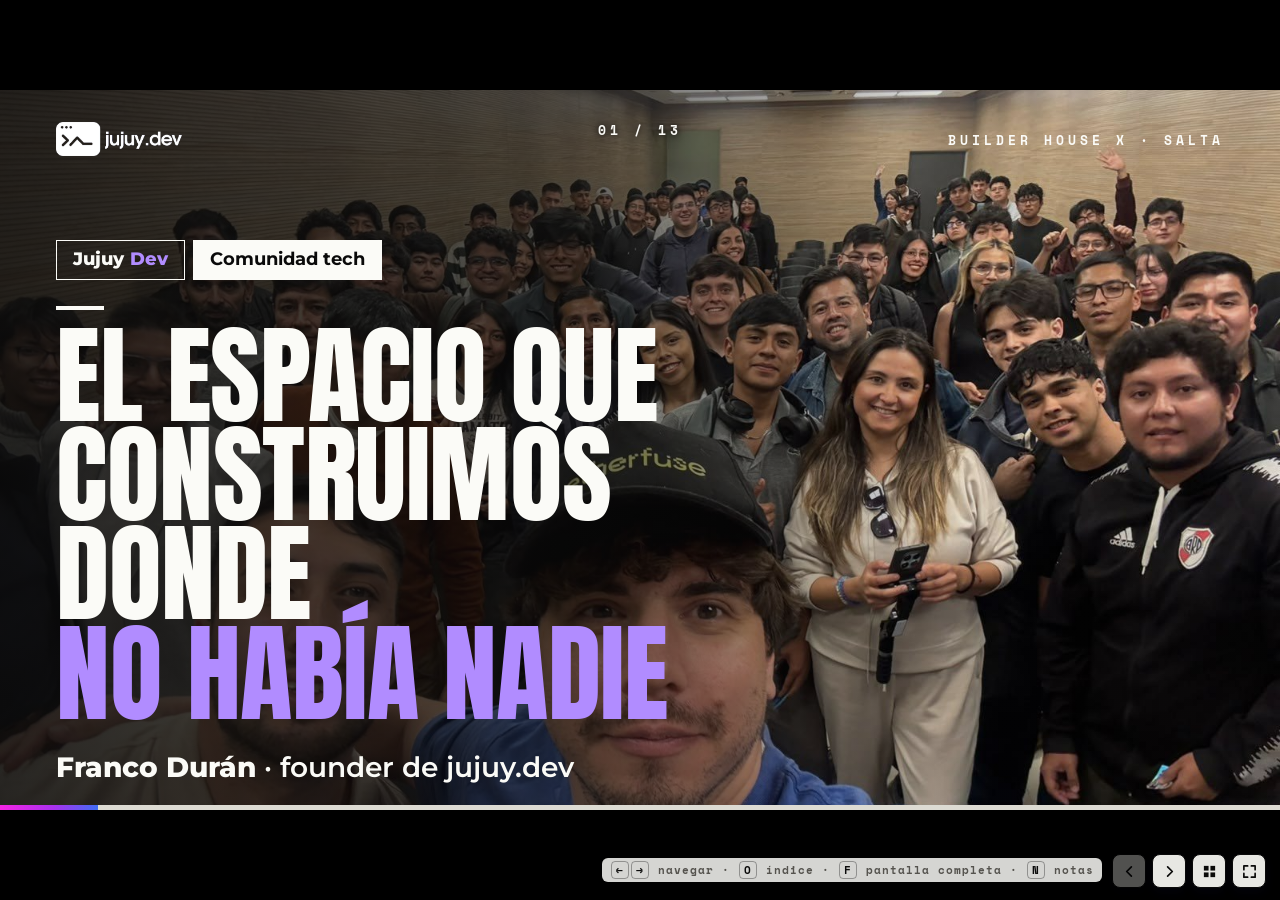
==== index.html @ a67275d2 "Slide: charlas en universidades (UNJu, Universidad de Palermo)" ====
<!doctype html><html lang="es-AR"><head><meta charset="utf-8"><meta name="viewport" content="width=device-width,initial-scale=1">
<title>jujuy.dev — el espacio que estamos construyendo · Franco Durán · Builder House X Salta</title>
<meta name="description" content="jujuy.dev: el espacio que estamos construyendo donde no había nada. Franco Durán, founder. Builder House X · Salta.">
<link rel="icon" href="assets/jujuydev-isotipo.png">
<link rel="stylesheet" href="base.css?v=1"><link rel="stylesheet" href="charla.css?v=1">
<style>
.dark .logo{filter:invert(1)}
.it-list{list-style:none;display:flex;flex-direction:column;gap:0}
.it{display:flex;gap:16px;align-items:baseline;font:600 24px/1.3 var(--font-sans);padding:12px 0;border-top:1.5px solid var(--line-soft)}
.it i{font:700 15px/1 var(--font-mono);color:var(--violet);font-style:normal;min-width:30px}
.it b{font-weight:800}
.card{background:var(--paper-raised);border:1.5px solid var(--line-soft);border-radius:var(--radius-tile);box-shadow:var(--shadow-tile);padding:22px 24px}
.card.v{border:2px solid var(--violet);box-shadow:8px 8px 0 var(--violet),var(--shadow-tile)}
.card .n{font:700 14px/1 var(--font-mono);letter-spacing:3px;color:var(--violet)}
.card h3{font:400 40px/1 var(--font-condensed);text-transform:uppercase;margin:10px 0 8px}
.card p{font:500 19px/1.35 var(--font-sans);color:var(--ink-muted)}
.card p b{color:var(--ink);font-weight:800}
.howto .kicker{color:var(--violet)}
.howto .grid{position:absolute;left:56px;right:56px;top:300px;display:grid;grid-template-columns:repeat(3,1fr);gap:24px}
.howto .head h2{font-size:72px}
.howto .head .lead{margin-top:10px;font-size:26px;max-width:900px}
/* 01 portada */
.s01 .copy{position:absolute;left:56px;top:120px;width:720px;z-index:3}
.s01 .tags{margin-bottom:26px}
.s01 h1{font-size:104px;line-height:.92}
.s01 .sub{margin-top:26px;font-size:28px}
.s01 .orb{width:440px;height:440px;right:40px;top:150px;opacity:.95}
.s01 .photo{right:120px;top:110px;width:400px;height:300px;z-index:2;border:2px solid var(--ink);box-shadow:10px 10px 0 var(--violet);transform:rotate(2deg)}
.s01 .llama{right:24px;bottom:0;height:320px}
.s01 .where{position:absolute;left:56px;bottom:60px;display:flex;gap:8px}
/* 02 hueco */
.s02 .head h2{font-size:80px}
.s02 .cols{position:absolute;left:56px;right:56px;top:290px;display:grid;grid-template-columns:1fr 1fr;gap:28px}
.s02 .col .mono{border-top:3px solid var(--ink);padding-top:10px;margin-bottom:6px}
.s02 .col.v .mono{border-color:var(--violet);color:var(--violet)}
.s02 .col.v .it{border-color:#e4dafa}
.s02 .punch{position:absolute;left:56px;right:56px;bottom:54px;font:400 46px/1 var(--font-condensed);text-transform:uppercase}
/* 03 por qué */
.s03 .head h2{font-size:76px}
.s03 .grid{position:absolute;left:56px;right:56px;top:250px;display:grid;grid-template-columns:repeat(4,1fr);gap:20px}
.s03 .card{min-height:250px}
.s03 .strip{position:absolute;left:56px;right:56px;bottom:66px;height:80px;display:flex;gap:12px}
.s03 .strip .media{position:relative;flex:1;height:80px;box-shadow:none;border-radius:12px}
/* 04 crecimiento */
.s04 .left{position:absolute;left:56px;top:110px;width:660px;z-index:3}
.s04 .big{font:400 220px/.82 var(--font-condensed);color:var(--violet);margin-top:14px;letter-spacing:-4px}
.s04 .big small{display:block;font-size:56px;line-height:1;color:var(--ink);letter-spacing:0;margin-top:6px}
.s04 h2{font-size:64px}
.s04 .lead{margin-top:22px;font-size:28px}
.s04 .tl{position:absolute;left:56px;bottom:56px;display:flex;gap:8px}
.s04 .photo{right:56px;top:110px;width:440px;height:520px;transform:rotate(1.5deg);border:2px solid var(--ink);box-shadow:10px 10px 0 var(--violet)}
.s04 .orb{width:260px;height:260px;right:380px;top:420px;z-index:0}
/* 05 eventos */
.s05 .head h2{font-size:68px}
.s05 .tbl{position:absolute;left:56px;right:56px;top:212px}
.s05 .row{display:grid;grid-template-columns:70px 350px 1fr 170px;align-items:center;gap:14px;padding:7px 0;border-top:1.5px solid var(--line-soft);height:52px}
.s05 .row .d{font:700 15px/1 var(--font-mono);color:var(--violet)}
.s05 .row .t{font:700 19px/1.15 var(--font-sans)}
.s05 .bars{position:relative;height:30px}
.s05 .bars .r{position:absolute;left:0;top:0;height:30px;border:1.5px solid var(--ink);background:var(--paper-sunk)}
.s05 .bars .c{position:absolute;left:0;top:0;height:30px;background:var(--violet)}
.s05 .row .num{font:700 16px/1.2 var(--font-mono);text-align:right}
.s05 .row .num b{color:var(--violet)}
.s05 .row .num small{display:block;font-size:11px;color:var(--ink-muted);letter-spacing:1px}
.s05 .legend{position:absolute;right:56px;top:150px;display:flex;gap:18px;font:700 13px/1 var(--font-mono);letter-spacing:2px;text-transform:uppercase;align-items:center}
.s05 .legend span{display:inline-flex;align-items:center;gap:8px}
.s05 .legend i{display:inline-block;width:22px;height:14px;border:1.5px solid var(--ink);background:var(--paper-sunk)}
.s05 .legend i.c{background:var(--violet);border-color:var(--violet)}
.s05 .foot{position:absolute;left:56px;bottom:62px;font:500 13px/1.3 var(--font-mono);letter-spacing:1px;color:var(--ink-muted)}
/* 08 salir */
.s08 .photo{right:56px;top:290px;width:400px;height:300px;border:2px solid var(--ink);box-shadow:10px 10px 0 var(--violet)}
.s08 .photo img{object-fit:contain;background:#0d1a4d}
.s08 .grid{right:500px!important;grid-template-columns:1fr 1fr!important}
.s08 .stat{position:absolute;right:56px;top:612px;width:400px;font:700 14px/1.3 var(--font-mono);letter-spacing:1px;color:var(--ink-muted)}
.s08 .stat b{color:var(--violet)}
/* 09 grok bot */
.s09 .head{right:420px}
.s09 .head h2{font-size:72px}
.s09 .head .lead{margin-top:10px;font-size:26px}
.s09 .gb{position:absolute;right:56px;top:96px;width:320px;height:160px;display:flex;align-items:center;gap:18px;background:var(--ink);color:var(--on-ink);border-radius:var(--radius-tile);padding:24px;box-shadow:10px 10px 0 var(--violet)}
.s09 .gb img{width:90px;height:90px}
.s09 .gb b{font:400 46px/1 var(--font-condensed);text-transform:uppercase;display:block}
.s09 .gb small{font:700 12px/1.3 var(--font-mono);letter-spacing:2px;color:#bbb;text-transform:uppercase}
.s09 .grid{position:absolute;left:56px;right:56px;top:316px;display:grid;grid-template-columns:repeat(4,1fr);gap:20px}
.s09 .card{min-height:250px}
.s09 .card h3{font-size:36px}
.s09 .foot{position:absolute;left:56px;bottom:44px;font:400 34px/1 var(--font-condensed);text-transform:uppercase}
/* 10 notion */
.s10 .head{right:auto;width:330px}
.s10 .head h2{font-size:62px}
.s10 .head .lead{margin-top:14px;font-size:22px}
.s10 .head .tags{margin-top:20px;flex-direction:column;align-items:flex-start}
.nt{position:absolute;left:420px;right:40px;top:84px;padding-bottom:22px;background:#fff;border-radius:12px;box-shadow:0 18px 50px rgba(20,19,77,.18);border:1px solid #e3e2de;overflow:hidden;font-family:var(--font-sans);color:#37352f}
.nt .bar0{height:36px;border-bottom:1px solid #ededeb;display:flex;align-items:center;gap:8px;padding:0 14px;font:500 13px/1 var(--font-sans);color:#6b6a66}
.nt .dot{width:10px;height:10px;border-radius:50%;background:#e3e2de}
.nt .bar0 .crumb{margin-left:12px}
.nt .body{padding:18px 26px 0}
.nt h4{font:800 28px/1.1 var(--font-sans);color:#37352f;display:flex;align-items:center;gap:10px}
.nt h4 .ck{width:26px;height:26px;border-radius:6px;background:#2f9e6a;color:#fff;font-size:17px;display:flex;align-items:center;justify-content:center}
.nt .views{display:flex;gap:18px;margin-top:14px;border-bottom:1px solid #ededeb;font:600 13px/1 var(--font-sans);color:#787774}
.nt .views span{padding-bottom:9px}
.nt .views span.on{color:#37352f;border-bottom:2px solid #37352f}
.nt .board{display:grid;grid-template-columns:repeat(3,1fr);gap:14px;margin-top:14px}
.nt .colh{display:flex;align-items:center;gap:8px;font:600 13px/1 var(--font-sans);margin-bottom:8px}
.nt .pill{display:inline-flex;align-items:center;gap:6px;padding:4px 9px;border-radius:12px;font:600 12px/1 var(--font-sans)}
.nt .pill:before{content:"";width:7px;height:7px;border-radius:50%;background:currentColor}
.nt .p-gray{background:#efefed;color:#787774}.nt .p-blue{background:#e1ecfa;color:#2f6db5}.nt .p-green{background:#e2f1e8;color:#2f8a5a}
.nt .cnt{color:#9b9a97;font-weight:600}
.nt .lane{border-radius:8px;padding:8px;display:flex;flex-direction:column;gap:7px}
.nt .lane.gray{background:#f7f7f5}.nt .lane.blue{background:#f3f7fc}.nt .lane.green{background:#f3f9f5}
.nt .cd{background:#fff;border-radius:6px;box-shadow:0 1px 3px rgba(15,15,15,.12);padding:8px 10px;font:700 13px/1.25 var(--font-sans);color:#37352f}
.nt .cd .pr{margin-top:6px;display:inline-block;padding:2px 7px;border-radius:4px;font:600 11px/1.2 var(--font-sans)}
.nt .alta{background:#fbe4e4;color:#c4423c}.nt .medio{background:#fbf3db;color:#a07a12}.nt .baja{background:#e2f1e8;color:#2f8a5a}
.nt .more{font:600 12px/1 var(--font-sans);color:#9b9a97;padding:4px 2px}
/* 11 embajador */
.s11 .head h2{font-size:80px}
.s11 .grid{position:absolute;left:56px;right:56px;top:300px;display:grid;grid-template-columns:repeat(3,1fr);gap:28px}
.s11 .card{height:280px;display:flex;flex-direction:column;justify-content:space-between}
.s11 .lgbox{height:140px;display:flex;align-items:center;justify-content:center}
.s11 .lgbox img{max-width:90%;max-height:110px}
.s11 .lov{font:800 66px/1 var(--font-sans);letter-spacing:-2px;background:linear-gradient(90deg,#ff6b35,#f7468c 50%,#8b5cf6);-webkit-background-clip:text;background-clip:text;color:transparent}
.s11 .foot{position:absolute;left:56px;bottom:50px;font:600 24px/1.3 var(--font-sans)}
/* 12 colejuy */
.s12 .left{position:absolute;left:56px;top:110px;width:600px;z-index:3}
.s12 h2{font-size:84px}
.s12 .brand{display:flex;align-items:center;gap:16px;margin-top:24px}
.s12 .brand img{height:64px}
.s12 .brand b{font:800 44px/1 var(--font-sans);letter-spacing:-1px}
.s12 .lead{margin-top:24px;font-size:28px}
.s12 .phone{width:280px;height:540px;top:110px;border:8px solid var(--ink);border-radius:34px;box-shadow:10px 10px 0 var(--violet)}
.s12 .phone img{object-fit:cover;object-position:top}
.s12 .ph1{left:690px;transform:rotate(-3deg)}
.s12 .ph2{left:950px;top:140px;transform:rotate(3deg)}
/* 13 adopción */
.s13 .left{position:absolute;left:56px;top:110px;width:640px}
.s13 h2{font-size:78px}
.s13 .swap{margin-top:30px;display:flex;flex-direction:column;gap:6px}
.s13 .no{font:400 64px/1 var(--font-condensed);text-transform:uppercase;color:var(--ink-muted);text-decoration:line-through;text-decoration-thickness:6px;text-decoration-color:var(--violet)}
.s13 .yes{font:400 96px/1 var(--font-condensed);text-transform:uppercase;color:var(--violet)}
.s13 .right{position:absolute;left:740px;right:56px;top:150px;display:flex;flex-direction:column;gap:24px}
.s13 .card h3{font-size:46px}
.s13 .orb{width:300px;height:300px;right:-60px;bottom:-60px;opacity:.6}
/* 14 personas */
.s14 .left{position:absolute;left:56px;top:110px;width:640px;z-index:3}
.s14 h2{font-size:76px}
.s14 .big{font:400 220px/.85 var(--font-condensed);color:var(--violet);margin-top:20px}
.s14 .lead{margin-top:14px;font-size:30px}
.s14 .photo{right:56px;top:110px;width:480px;height:520px;transform:rotate(-1.5deg);border:2px solid var(--ink);box-shadow:-10px 10px 0 var(--violet)}
/* 15-16 builder house */
.s15 .left{position:absolute;left:56px;top:120px;width:780px;z-index:3}
.s15 h2{font-size:92px}
.s15 .lead{margin-top:28px;font-size:32px;max-width:700px}
.s15 .orb{width:460px;height:460px;right:60px;top:140px}
.s15 .sticker{right:120px;top:300px;font-size:44px}
.s16 .q{position:absolute;left:56px;right:56px;top:170px;z-index:3}
.s16 .q .mono{color:var(--violet-soft)}
.s16 .q h2{font-size:150px;line-height:.9;margin-top:14px}
.s16 .q .lead{margin-top:40px;font-size:38px;color:var(--on-ink)}
.s16 .orb{width:380px;height:380px;right:-40px;top:-80px;opacity:.85}
/* 17 cierre */
.s17 .left{position:absolute;left:56px;top:120px;width:700px;z-index:3}
.s17 h2{font-size:132px;line-height:.9}
.s17 .sign{margin-top:36px;display:flex;gap:10px}
.s17 .sign .tag{font-size:22px}
.s17 .qrs{position:absolute;left:56px;bottom:56px;display:flex;gap:20px;z-index:5}
.s17 .qr{display:flex;align-items:center;gap:14px;margin:0;background:#fff;border:2px solid var(--ink);padding:9px 18px 9px 9px;box-shadow:7px 7px 0 var(--violet)}
.s17 .qr img{display:block;width:110px;height:110px;image-rendering:pixelated}
.s17 .qr b{display:block;white-space:nowrap;font:400 26px/1 var(--font-condensed);text-transform:uppercase}
.s17 .qr small{display:block;margin-top:6px;font:700 12px/1.3 var(--font-mono);color:var(--ink-muted)}
.s17 .orb{width:440px;height:440px;right:50px;top:160px}
.s17 .llama{right:60px;bottom:0;height:480px}
.adv .head h2{font-size:80px}
.adv .grid{position:absolute;left:56px;right:56px;top:320px;display:grid;grid-template-columns:repeat(3,1fr);gap:24px}
.adv .card{min-height:200px}
.adv .punch{position:absolute;left:56px;bottom:50px;font:400 50px/1 var(--font-condensed);text-transform:uppercase}
.s3c .left{position:absolute;left:56px;top:110px;width:640px;z-index:3}
.s3c h2{font-size:74px}
.s3c .it-list{margin-top:26px}
.s3c .photo{right:56px;top:110px;width:470px;height:520px;transform:rotate(1.5deg);border:2px solid var(--ink);box-shadow:10px 10px 0 var(--violet)}

/* ── v2: fotos full-bleed ── */
.bleed{position:absolute;inset:0;z-index:0}
.bleed img{width:100%;height:100%;object-fit:cover;display:block}
.bleed:after{content:"";position:absolute;inset:0}
.shade-l:after{background:linear-gradient(90deg,rgba(10,10,10,.88) 0%,rgba(10,10,10,.7) 42%,rgba(10,10,10,.1) 75%)}
.shade-b:after{background:linear-gradient(180deg,rgba(10,10,10,.55) 0%,rgba(10,10,10,.35) 35%,rgba(10,10,10,.85) 100%)}
.photo-slide{color:var(--on-ink)}
.photo-slide .hl{color:var(--violet-soft)}
.photo-slide .bar{background:var(--on-ink)}
.photo-slide .kicker{color:var(--on-ink)}
.photo-slide .tag{border-color:var(--on-ink)}
.p01 .copy{position:absolute;left:56px;top:150px;width:760px;z-index:3}
.p01 h1{font-size:108px;line-height:.92}
.p01 .tags{margin-bottom:26px}
.p01 .sub{margin-top:26px;font-size:28px}
.p01 .tag--solid{background:var(--on-ink);color:var(--ink)}
.p03 .head h2{font-size:76px}
.p03 .grid{position:absolute;left:56px;right:56px;bottom:70px;display:grid;grid-template-columns:repeat(5,1fr);gap:16px;z-index:3}
.p03 .card h3{font-size:31px}.p03 .card p{font-size:17px}.p03 .card{padding:20px 18px}
.p03 .card{min-height:230px;background:rgba(255,255,255,.96);color:var(--ink)}
.p03 .card .hl{color:var(--violet)}
.p03 .head{z-index:3}
.p06 .half{position:absolute;right:0;top:0;bottom:0;width:560px;z-index:0}
.p06 .half img{width:100%;height:100%;object-fit:cover;object-position:40% 50%}
.p06 .left{position:absolute;left:56px;top:110px;width:600px;z-index:3}
.p06 .big{font:400 220px/.82 var(--font-condensed);color:var(--violet);margin-top:14px;letter-spacing:-4px}
.p06 .big small{display:block;font-size:56px;line-height:1;color:var(--ink);letter-spacing:0;margin-top:6px}
.p06 h2{font-size:64px}
.p06 .lead{margin-top:22px;font-size:28px}
.p06 .tl{position:absolute;left:56px;bottom:56px;display:flex;gap:8px}
.p05 .half{position:absolute;right:0;top:0;bottom:0;width:560px;z-index:0}
.p05 .half img{width:100%;height:100%;object-fit:cover;object-position:55% 50%}
.p05 .left{position:absolute;left:56px;top:110px;width:600px;z-index:3}
.p05 h2{font-size:72px}
.p05 .it-list{margin-top:26px}
.p14 .half{position:absolute;right:0;top:0;bottom:0;width:560px;z-index:0}
.p14 .half img{width:100%;height:100%;object-fit:cover;object-position:50% 40%}
.p14 .left{position:absolute;left:56px;top:110px;width:600px;z-index:3}
.p14 h2{font-size:76px}
.p14 .big{font:400 220px/.85 var(--font-condensed);color:var(--violet);margin-top:20px}
.p14 .lead{margin-top:14px;font-size:30px}
.tren .copy{position:absolute;left:56px;top:96px;width:780px;z-index:3}
.tren .mono{color:#ffd28a}
.tren h2{font-size:100px;line-height:.9;margin-top:14px}
.tren h2 .hl{color:#ffb35c}
.tren .sub{margin-top:20px;font:600 26px/1.3 var(--font-sans)}
.tren .stats{position:absolute;left:56px;bottom:58px;display:flex;gap:16px;z-index:3}
.tren .st{background:rgba(10,10,10,.6);border:2px solid #ffb35c;padding:14px 22px;backdrop-filter:blur(4px)}
.tren .st b{display:block;font:400 64px/1 var(--font-condensed);color:#fff}
.tren .st small{display:block;margin-top:6px;font:700 13px/1 var(--font-mono);letter-spacing:3px;text-transform:uppercase;color:#ffd28a}
.tren .ticket{position:absolute;right:48px;top:110px;width:400px;height:200px;z-index:3;border:3px solid #fff;box-shadow:10px 10px 0 #ffb35c;transform:rotate(3deg);border-radius:12px;overflow:hidden}
.tren .ticket img{width:100%;height:100%;object-fit:cover}
.tren .bleed img{object-position:50% 60%}
.p17 .left{position:absolute;left:56px;top:110px;width:760px;z-index:3}
.p17 h2{font-size:140px;line-height:.9}
.p17 .sign{margin-top:30px;display:flex;gap:10px}
.p17 .sign .tag{font-size:22px}
.p17 .tag--solid{background:var(--on-ink);color:var(--ink)}
.p17 .qrs{position:absolute;right:56px;bottom:56px;display:flex;gap:20px;z-index:5}
.p17 .qr{display:flex;align-items:center;gap:14px;margin:0;background:#fff;color:var(--ink);border:2px solid var(--ink);padding:9px 18px 9px 9px;box-shadow:7px 7px 0 var(--violet)}
.p17 .qr img{display:block;width:110px;height:110px;image-rendering:pixelated}
.p17 .qr b{display:block;white-space:nowrap;font:400 26px/1 var(--font-condensed);text-transform:uppercase}
.p17 .qr small{display:block;margin-top:6px;font:700 12px/1.3 var(--font-mono);color:var(--ink-muted)}
.s11 .already{position:absolute;right:56px;top:110px;z-index:6;transform:rotate(-4deg)}
.ntwin{position:absolute;left:400px;right:32px;top:92px;background:#fff;border-radius:12px;overflow:hidden;border:1.5px solid #d9d8d3;box-shadow:12px 12px 0 var(--violet),0 18px 50px rgba(20,19,77,.2);z-index:3}
.ntwin .bar0{height:34px;background:#f1f0ea;border-bottom:1px solid #e3e2de;display:flex;align-items:center;gap:7px;padding:0 14px}
.ntwin .dot{width:11px;height:11px;border-radius:50%}.ntwin .r{background:#ff5f57}.ntwin .y{background:#febc2e}.ntwin .g{background:#28c840}
.ntwin .url{margin-left:14px;flex:1;background:#fff;border-radius:6px;padding:4px 12px;font:600 12px/1 var(--font-sans);color:#6b6a66}
.ntwin img{display:block;width:100%;height:auto}
.photo-slide.active~.counter{color:var(--on-ink);text-shadow:0 0 6px #000;z-index:11}
.tren h2{font-size:92px}
.tren .stats{bottom:52px}
.p17 .qrs{left:56px;right:auto;bottom:60px}
.s10 .head{right:auto;width:520px}
.s10 .head h2{font-size:84px}
.s10 .head .lead{margin-top:14px;font-size:24px}
.s10 .head .tags{margin-top:18px;flex-direction:row}
.s10 .ntwin{left:auto;right:56px;width:560px;top:110px;transform:rotate(1.5deg);box-shadow:8px 8px 0 var(--violet),0 14px 36px rgba(20,19,77,.16)}
.s10 .ntwin .bar0{height:26px}.s10 .ntwin .dot{width:9px;height:9px}.s10 .ntwin .url{font-size:11px;padding:3px 10px}
.s10 .brands{position:absolute;left:56px;right:56px;bottom:62px;display:grid;grid-template-columns:repeat(5,1fr);gap:16px}
.s10 .br{height:110px;border-radius:14px;background:var(--paper-raised);border:1.5px solid var(--line-soft);box-shadow:var(--shadow-tile);display:flex;align-items:center;justify-content:center;padding:18px 22px}
.s10 .br img{max-width:100%;max-height:64px;object-fit:contain}
.s10 .br.dk{background:var(--navy);border-color:var(--navy)}
.s10 .br.sq img{max-height:80px}
.sU .head h2{font-size:84px}
.sU .grid{position:absolute;left:56px;right:56px;top:250px;display:grid;grid-template-columns:1fr 1fr;gap:32px}
.sU .card{height:360px;display:flex;flex-direction:column;justify-content:space-between;padding:30px 34px}
.sU .lgbox{height:210px;display:flex;align-items:center;justify-content:center}
.sU .lgbox img{max-width:92%;max-height:200px;object-fit:contain}
.sU .lgbox img.up{height:190px;width:190px}
.sU .card h3{font-size:46px}
</style></head><body>
<div class="stage">

<!-- 01 PORTADA -->
<section class="slide p01 photo-slide" data-title="Portada">
 <figure class="bleed shade-l"><img src="assets/fotos/hd/portada.jpg" alt="Comunidad jujuy.dev en Cabildo Tech"></figure>
 <img class="logo" src="assets/jujuydev-logo-white.webp" alt="jujuy.dev"><div class="kicker">Builder House X · Salta</div>
 <div class="copy">
  <div class="tags"><span class="tag"><b>Jujuy</b><span class="v" style="color:var(--violet-soft)">Dev</span></span><span class="tag tag--solid">Comunidad tech</span></div>
  <div class="bar"></div>
  <h1 class="display">El espacio que<br>construimos donde<br><span class="hl">no había nadie</span></h1>
  <div class="lead sub"><b>Franco Durán</b> · founder de jujuy.dev</div>
 </div>
 <aside class="notes"><p>¡Buenas! Soy Franco Durán, founder de jujuy.dev.</p><p>Hoy les quiero contar sobre el espacio que estamos construyendo en Jujuy, donde antes no había nadie.</p></aside>
</section>

<!-- 03 POR QUÉ COMUNIDAD -->
<section class="slide p03 photo-slide" data-title="Ventajas de tener comunidad">
 <figure class="bleed shade-b"><img src="assets/fotos/hd/comunidad.jpg" alt="Meetup de jujuy.dev"></figure>
 <img class="logo" src="assets/jujuydev-logo-white.webp" alt="jujuy.dev"><div class="kicker">Ventajas</div>
 <div class="head"><div class="bar"></div><h2 class="display">¿Para qué tener una <span class="hl">comunidad</span>?</h2></div>
 <div class="grid">
  <div class="card step" data-step="1"><div class="n">01</div><h3>Pertenencia</h3><p>Tener un lugar y <b>gente que habla tu idioma</b>.</p></div>
  <div class="card step" data-step="2"><div class="n">02</div><h3>Aprender juntos</h3><p>Lo que sabe una persona <b>lo aprende el grupo</b>.</p></div>
  <div class="card step" data-step="3"><div class="n">03</div><h3>Contactos</h3><p>Conocer a <b>quienes hacen tecnología en Jujuy</b>.</p></div>
  <div class="card step" data-step="4"><div class="n">04</div><h3>Oportunidades</h3><p>Laburos, eventos, programas: <b>todo empieza por conocerse</b>.</p></div>
  <div class="card v step" data-step="5"><div class="n">05</div><h3>Abre negocios</h3><p>Cuando saben <b>qué hacés</b>, te llaman. Socios y <b>productos</b> salen de una charla.</p></div>
 </div>
 <aside class="notes"><p>¿Para qué sirve tener una comunidad? Pertenencia: tener un lugar. Aprender juntos. Contactos: conocer a la gente de la escena tech de Jujuy. Oportunidades: casi todo empieza por conocerse. Y también abre negocios: cuando la gente sabe qué hacés, te llaman, encontrás socios y salen productos.</p></aside>
</section>

<!-- CRECIMIENTO -->
<section class="slide p06" data-title="Crecimiento">
 <figure class="half"><img src="assets/fotos/hd/crecimiento.jpg" alt="Auditorio lleno en un evento de jujuy.dev"></figure>
 <img class="logo" src="assets/jujuydev-logo.webp" alt="jujuy.dev">
 <div class="left">
  <div class="bar"></div><h2 class="display">En menos de <span class="hl">3 meses</span></h2>
  <div class="big step" data-step="1">+700<small>miembros</small></div>
  <div class="lead step" data-step="2">De un primer meetup a <b>una comunidad que no para de crecer</b>.</div>
 </div>
 <div class="tl"><span class="tag tag--solid">3/9/2026 · Meet Up #1</span><span class="tag">Hoy · +700</span></div>
 <aside class="notes"><p>El primer meetup fue el 3 de septiembre de 2026. En menos de 3 meses somos más de 700 miembros.</p></aside>
</section>

<!-- GROK BOT -->
<section class="slide s09" data-title="Cómo lo llevo">
 <img class="logo" src="assets/jujuydev-logo.webp" alt="jujuy.dev"><div class="kicker">Cómo lo llevo</div>
 <div class="head"><div class="bar"></div><h2 class="display">Un equipo de <span class="hl">agentes</span></h2>
  <div class="lead">Grok Bot es la herramienta con la que tengo todo ordenado.</div></div>
 <div class="gb"><img src="assets/logos/grokbot.png" alt="Grok Bot"><div><b>Grok Bot</b><small>mi equipo de agentes</small></div></div>
 <div class="grid">
  <div class="card step" data-step="1"><div class="n">01</div><h3>Lumas</h3><p>Arma y lleva los <b>eventos en Luma</b>.</p></div>
  <div class="card step" data-step="2"><div class="n">02</div><h3>Sponsors</h3><p>Toma las <b>notas de cada sponsor</b>.</p></div>
  <div class="card step" data-step="3"><div class="n">03</div><h3>Scan diario</h3><p>Busca todos los días <b>programas de embajadores</b>.</p></div>
  <div class="card v step" data-step="4"><div class="n">04</div><h3>La web</h3><p>Cambia el sitio de jujuy.dev <b>con PRs</b>.</p></div>
 </div>
 <aside class="notes"><p>¿Cómo llevo todo esto? Con Grok Bot. Tengo un equipo de agentes: uno arma los Lumas, otro toma notas de sponsors, otro escanea todos los días programas de embajadores y otro mantiene la web con PRs.</p></aside>
</section>

<!-- NOTION -->
<section class="slide s10" data-title="Programas y marcas">
 <img class="logo" src="assets/jujuydev-logo.webp" alt="jujuy.dev"><div class="kicker">Programas y marcas</div>
 <div class="head"><div class="bar"></div><h2 class="display">Marcas que<br><span class="hl">empujan</span></h2>
  <div class="lead">Programas y sponsors, todo ordenado en Notion.</div>
  <div class="tags"><span class="tag tag--solid"><b>105</b>&nbsp;programas y sponsors</span><span class="tag tag--violet"><b>10</b>&nbsp;done</span></div></div>
 <div class="ntwin">
  <div class="bar0"><span class="dot r"></span><span class="dot y"></span><span class="dot g"></span><span class="url">Notion · Programas y sponsors</span></div>
  <img src="assets/notion-real-slide.png" alt="Captura real de la base Programas y sponsors en Notion">
 </div>
 <div class="brands">
  <div class="br dk"><img src="assets/logos/argentina-space-logo-horizontal.png" alt="Argentina Space"></div>
  <div class="br"><img src="assets/logos/superteam-argentina.svg" alt="Superteam Argentina"></div>
  <div class="br"><img src="assets/logos/celo.svg" alt="Celo"></div>
  <div class="br"><img src="assets/logos/ripio.svg" alt="Ripio"></div>
  <div class="br sq"><img src="assets/logos/labitconf-icon.png" alt="LABITCONF"></div>
 </div>
 <aside class="notes"><p>Las marcas que nos empujan: Argentina Space, Superteam, Celo, Ripio, LABITCONF.</p><p>Y todo lo de programas y sponsors lo tengo ordenado en Notion: 105 entre programas y sponsors.</p></aside>
</section>

<!-- EMBAJADOR -->
<section class="slide s11" data-title="Embajador">
 <img class="logo" src="assets/jujuydev-logo.webp" alt="jujuy.dev"><div class="kicker">Embajador</div>
 <div class="head"><div class="bar"></div><h2 class="display">Ya soy <span class="hl">embajador</span></h2><div class="lead" style="margin-top:8px;font-size:26px">Hoy ya soy <b>Builder Ambassador de SpaceXAI</b>, y embajador de <b>Lovable</b> y <b>Stellar</b>.</div></div>
 <div class="sticker already">Ya es oficial</div>
 <div class="grid">
  <div class="card v step" data-step="1"><div class="lgbox"><img src="assets/logos/spacexai-wordmark.svg" alt="SpaceXAI"></div><div><div class="n">Ya soy Builder Ambassador</div><h3>SpaceXAI</h3></div></div>
  <div class="card step" data-step="2"><div class="lgbox"><span class="lov">Lovable</span></div><div><div class="n">Ya soy embajador</div><h3>Lovable</h3></div></div>
  <div class="card step" data-step="3"><div class="lgbox"><img src="assets/logos/stellar.png" alt="Stellar"></div><div><div class="n">Ya soy embajador</div><h3>Stellar</h3></div></div>
 </div>
 <div class="foot step" data-step="4">Y cada programa trae <b>recursos y contactos</b> para la comunidad.</div>
 <aside class="notes"><p>Hoy ya soy Builder Ambassador de SpaceXAI, y también embajador de Lovable y de Stellar.</p></aside>
</section>

<!-- CHARLAS -->
<section class="slide sU" data-title="Charlas en universidades">
 <img class="logo" src="assets/jujuydev-logo.webp" alt="jujuy.dev"><div class="kicker">Charlas</div>
 <div class="head"><div class="bar"></div><h2 class="display">Charlas en <span class="hl">universidades</span></h2></div>
 <div class="grid">
  <div class="card step" data-step="1"><div class="lgbox"><img src="assets/logos/unju.png" alt="Universidad Nacional de Jujuy"></div><div><div class="n">Facultad de Ingeniería</div><h3>UNJu</h3></div></div>
  <div class="card v step" data-step="2"><div class="lgbox"><img class="up" src="assets/logos/palermo-up.png" alt="Universidad de Palermo"></div><div><div class="n">Buenos Aires</div><h3>Universidad de Palermo</h3></div></div>
 </div>
 <aside class="notes"><p>También di charlas en universidades: en la Facultad de Ingeniería de la UNJu y en la Universidad de Palermo.</p><p>Logos: unju.edu.ar (img/logos/logo_unju_800.png) y palermo.edu (images/header/logo@2x.png).</p></aside>
</section>

<!-- ADOPCIÓN -->
<section class="slide s13" data-title="Baja adopción = oportunidad">
 <img class="logo" src="assets/jujuydev-logo.webp" alt="jujuy.dev"><div class="kicker">Jujuy</div>
 <div class="left">
  <div class="bar"></div><h2 class="display">Baja adopción de<br>tecnología en Jujuy</h2>
  <div class="swap"><span class="no step" data-step="1">Problema</span><span class="yes step" data-step="2">Oportunidad</span></div>
 </div>
 <div class="right">
  <div class="card step" data-step="3"><div class="n">01</div><h3>Pymes</h3><p>Automatizar <b>lo que hoy se hace a mano</b>.</p></div>
  <div class="card v step" data-step="4"><div class="n">02</div><h3>Gobierno</h3><p>Automatizaciones para <b>trámites y procesos</b>.</p></div>
 </div>
 <div class="orb"></div>
 <aside class="notes"><p>En Jujuy la adopción de tecnología es baja. Deja de ser un problema y pasa a ser una oportunidad: automatizaciones en pymes y en gobierno.</p></aside>
</section>

<!-- PERSONAS -->
<section class="slide p14" data-title="Personas">
 <figure class="half"><img src="assets/fotos/hd/personas.jpg" alt="Meetup de jujuy.dev"></figure>
 <img class="logo" src="assets/jujuydev-logo.webp" alt="jujuy.dev">
 <div class="left">
  <div class="bar"></div><h2 class="display">Abrimos puertas<br>a <span class="hl">gente joven</span></h2>
  <div class="big step" data-step="1">+10</div>
  <div class="lead step" data-step="2">personas consiguieron laburo <b>contando lo que aprendieron en la comunidad</b>.</div>
 </div>
 <aside class="notes"><p>Le abrimos puertas a gente joven: más de 10 personas consiguieron laburo contando lo que aprendieron en la comunidad.</p></aside>
</section>

<!-- TREN -->
<section class="slide tren photo-slide" data-title="La primera hackatón arriba de un tren en LATAM">
 <figure class="bleed shade-l"><img src="assets/fotos/hd/tren.jpg" alt="Tren Solar de la Quebrada al atardecer"></figure>
 <img class="logo" src="assets/jujuydev-logo-white.webp" alt="jujuy.dev"><div class="kicker">Lo que viene</div>
 <div class="copy">
  <div class="mono">SpaceX AI Hackathon Argentina</div>
  <h2 class="display">La primera hackatón<br>arriba de un tren<br>en <span class="hl">LATAM</span></h2>
  <div class="sub">A bordo del <b>Tren Solar de la Quebrada</b>.</div>
 </div>
 <figure class="ticket step" data-step="1"><img src="assets/fotos/hd/ticket.jpg" alt="Ticket de la hackatón en el Tren Solar"></figure>
 <div class="stats">
  <div class="st step" data-step="2"><b>60–70</b><small>builders</small></div>
  <div class="st step" data-step="3"><b>42 km</b><small>de Quebrada</small></div>
  <div class="st step" data-step="4"><b>jujuy.dev × Argentina Space</b><small>organizan</small></div>
 </div>
 <aside class="notes"><p>Y lo que viene: la SpaceX AI Hackathon Argentina, la primera hackatón arriba de un tren en LATAM. Vamos a bordo del Tren Solar de la Quebrada, con 60 a 70 builders, 42 km, junto a Argentina Space.</p><p>(Fecha todavía sin confirmar: no la menciono.)</p></aside>
</section>

<!-- BUILDER HOUSE -->
<section class="slide s15" data-title="Builder House">
 <img class="logo" src="assets/jujuydev-logo.webp" alt="jujuy.dev"><div class="kicker">Builder House X</div>
 <div class="left">
  <div class="bar"></div><h2 class="display">Convivir en la<br><span class="hl">Builder House</span></h2>
  <div class="lead step" data-step="1">Compartir la casa con builders me dio <b>una visión que va más allá de la comunidad</b>.</div>
 </div>
 <div class="orb"></div><img class="llama" src="assets/jujuydev-llama-hd.webp" alt="" style="right:40px;bottom:0;height:430px">
 <aside class="notes"><p>Estos días en la Builder House X, conviviendo con builders, me dieron una visión que va más allá de la comunidad.</p></aside>
</section>

<!-- REFERENTES -->
<section class="slide s16 dark" data-title="Acá están mis referentes">
 <img class="logo" src="assets/jujuydev-logo-white.webp" alt="jujuy.dev" style="filter:none">
 <div class="orb"></div>
 <div class="q">
  <div class="mono">Builder House X · Salta</div>
  <h2 class="display">Acá están mis<br><span class="hl">referentes</span></h2>
  <div class="lead step" data-step="1">Y eso me da <b>más hambre de seguir</b>.</div>
 </div>
 <aside class="notes"><p>Y acá, en esta casa, están mis referentes. Eso me da más hambre de seguir.</p></aside>
</section>

<!-- CIERRE -->
<section class="slide p17 photo-slide" data-title="Cierre">
 <figure class="bleed shade-l"><img src="assets/fotos/hd/cierre.jpg" alt="Comunidad jujuy.dev"></figure>
 <img class="logo" src="assets/jujuydev-logo-white.webp" alt="jujuy.dev">
 <div class="left">
  <div class="bar"></div><h2 class="display">Esto recién<br><span class="hl">empieza.</span></h2>
  <div class="sign"><span class="tag tag--solid">Franco Durán</span><span class="tag"><b>jujuy</b><span class="v" style="color:var(--violet-soft)">.dev</span></span></div>
 </div>
 <div class="qrs">
  <figure class="qr"><img src="assets/qr/comunidad.svg" alt="QR a la comunidad de WhatsApp"><figcaption><b>Sumate a la comunidad</b><small>WhatsApp de jujuy.dev</small></figcaption></figure>
  <figure class="qr"><img src="assets/qr/ig-jujuydev.svg" alt="QR al Instagram de jujuy.dev"><figcaption><b>IG de jujuy.dev</b><small>@jujuy.dev</small></figcaption></figure>
 </div>
 <aside class="notes"><p>Esto recién empieza. ¡Gracias!</p></aside>
</section>

 <div class="counter"></div><div class="progress"><i></i></div>
</div>
<script src="deck.js?v=1"></script></body></html>
---- base.css ----
*{box-sizing:border-box;margin:0;padding:0}
html,body{width:100%;height:100%;overflow:hidden}
.stage{position:absolute;left:50%;top:50%;width:1280px;height:720px;transform-origin:center;overflow:hidden}
.slide{position:absolute;inset:0;opacity:0;pointer-events:none;transition:opacity .35s ease}
.slide.active{opacity:1;pointer-events:auto}
.progress{position:absolute;left:0;bottom:0;height:6px;width:100%;z-index:10}
.progress i{display:block;height:100%;width:0;transition:width .35s ease}
.counter{position:absolute;right:28px;bottom:18px;z-index:10}
.ph{display:flex;flex-direction:column;align-items:center;justify-content:center;text-align:center;gap:10px}
/* notas y presentador */
.notes{display:none}
.notes-panel{position:fixed;left:50%;bottom:16px;transform:translateX(-50%);width:min(1100px,94vw);max-height:42vh;overflow:auto;z-index:100;
 background:rgba(10,10,10,.94);color:#fbfbf7;border:1.5px solid #7b37e5;padding:18px 24px;font:500 20px/1.45 Montserrat,system-ui,sans-serif}
.notes-panel.hidden{display:none}
.notes-panel .np-head{display:flex;justify-content:space-between;font:700 13px/1 "Space Mono",monospace;letter-spacing:3px;text-transform:uppercase;color:#b18cff;margin-bottom:10px}
.notes-panel .np-next{margin-top:12px;font:700 13px/1.3 "Space Mono",monospace;letter-spacing:2px;color:#a9a6b3;text-transform:uppercase}
.notes-panel p{margin:0 0 .6em}
body.presenter .notes-panel{left:60vw;top:0;bottom:0;right:0;width:40vw;max-height:none;transform:none;border:0;border-left:3px solid #7b37e5;padding:28px 32px;font-size:24px}
body.presenter .np-timer{font-size:28px;color:#fbfbf7;letter-spacing:2px}
/* contenedor fijo + UI de navegación (modelo Celo) */
html.deck-on,html.deck-on body{position:fixed;inset:0;width:100%;height:100%;overflow:hidden;overscroll-behavior:none;touch-action:manipulation}
.deck-viewport{position:fixed;inset:0;overflow:hidden}
.deck-viewport .stage{position:absolute}
.deck-ui{font-family:"Space Mono",ui-monospace,monospace}
.deck-ctrl{position:fixed;right:14px;bottom:12px;display:flex;gap:6px;z-index:200}
.deck-ctrl button{width:34px;height:34px;display:grid;place-items:center;background:rgba(251,251,247,.92);border:1.5px solid #0a0a0a;border-radius:8px;cursor:pointer;padding:0;color:#0a0a0a;box-shadow:0 4px 12px rgba(20,19,77,.15)}
.deck-ctrl button:hover{background:#7b37e5;border-color:#7b37e5;color:#fff}
.deck-ctrl button:disabled{opacity:.35;cursor:default}
.deck-ctrl svg{width:15px;height:15px;fill:none;stroke:currentColor;stroke-width:1.8;stroke-linecap:round;stroke-linejoin:round}
.deck-ctrl .d-grid svg{fill:currentColor;stroke:none}
.deck-dots{position:fixed;left:16px;bottom:18px;display:flex;gap:5px;z-index:200}
.deck-dots i{width:7px;height:7px;border-radius:50%;background:#dddbd3;border:1px solid #0a0a0a33;transition:background .3s}
.deck-dots i.on{background:#7b37e5;border-color:#7b37e5}
.deck-hint{position:fixed;right:178px;bottom:18px;margin:0;font-size:11px;letter-spacing:1px;color:#55534e;z-index:200;transition:opacity .6s;background:rgba(251,251,247,.85);padding:4px 8px;border-radius:6px}
.deck-hint kbd{font:inherit;border:1px solid #0a0a0a55;border-radius:4px;padding:0 4px;margin:0 1px;color:#0a0a0a}
.deck-hint.gone{opacity:0;pointer-events:none}
@media (hover:none),(pointer:coarse){.deck-hint{display:none}}
.deck-overview{position:fixed;inset:0;z-index:300;background:rgba(10,10,10,.96);color:#fbfbf7;padding:32px 40px;overflow:auto;display:none}
.deck-overview.open{display:block}
.deck-overview header{display:flex;justify-content:space-between;align-items:baseline;margin-bottom:20px}
.deck-overview h2{font:400 44px/1 Anton,Impact,sans-serif;text-transform:uppercase;margin:0}
.deck-overview header span{font-size:12px;letter-spacing:3px;text-transform:uppercase;color:#a9a6b3}
.deck-thumbs{display:grid;grid-template-columns:repeat(auto-fill,minmax(210px,1fr));gap:10px}
.deck-thumb{text-align:left;background:#191723;color:#fbfbf7;border:1.5px solid #2c2938;border-radius:12px;padding:12px 14px;cursor:pointer;display:flex;gap:12px;align-items:baseline;font:600 15px/1.25 Montserrat,system-ui,sans-serif}
.deck-thumb b{font:700 13px/1 "Space Mono",monospace;color:#b18cff}
.deck-thumb:hover,.deck-thumb.cur{border-color:#7b37e5;background:#2b1e3f}
@media (orientation: portrait) and (max-width: 820px){
 .deck-hint{display:none}
 .deck-dots{display:none}
 .deck-ctrl{left:0;right:0;bottom:max(16px,env(safe-area-inset-bottom));justify-content:center;gap:10px}
 .deck-ctrl button{width:52px;height:52px;border-radius:12px}
 .deck-ctrl svg{width:20px;height:20px}
 body:not(.presenter) .deck-viewport{background:#fbfbf7}
 body:not(.presenter) .deck-viewport::after{content:"Girá el celu para verla más grande ↻";position:absolute;left:0;right:0;bottom:96px;text-align:center;font:700 12px/1.3 "Space Mono",monospace;letter-spacing:2px;text-transform:uppercase;color:#55534e}
}
---- charla.css ----
/* Estilo jujuy.dev (tokens de https://jujuy.dev.ar/css/tokens.css) */
@font-face{font-family:Anton;src:url(fonts/Anton.ttf) format("truetype")}
@font-face{font-family:"Archivo Black";src:url(fonts/ArchivoBlack.ttf) format("truetype")}
@font-face{font-family:Montserrat;src:url(fonts/Montserrat.ttf) format("truetype");font-weight:100 900}
@font-face{font-family:"Space Mono";src:url(fonts/SpaceMono-Bold.ttf) format("truetype");font-weight:700}
:root{--paper:#fbfbf7;--paper-raised:#fff;--paper-sunk:#f1f0ea;--ink:#0a0a0a;--ink-muted:#55534e;--on-ink:#fbfbf7;--line-soft:#dddbd3;
 --navy:#14134d;--violet:#7b37e5;--violet-soft:#b18cff;--orb-magenta:#f624e5;--orb-violet:#aa31ef;--orb-blue:#3f6df4;--sunset:#eb8046;--cardon:#c3408f;--plum:#2b1e3f;
 --orb:linear-gradient(90deg,var(--orb-magenta),var(--orb-violet) 55%,var(--orb-blue));
 --shadow-tile:0 10px 30px rgba(20,19,77,.12);--radius-tile:18px;
 --font-condensed:Anton,Impact,sans-serif;--font-wide:"Archivo Black",sans-serif;--font-sans:Montserrat,sans-serif;--font-mono:"Space Mono",monospace}
body{background:#000;font-family:var(--font-sans);color:var(--ink)}
.stage{background:var(--paper)}
.progress{background:var(--line-soft);height:5px}.progress i{background:var(--orb)}
.counter{font:700 13px/1 var(--font-mono);letter-spacing:4px;color:var(--ink);bottom:16px}
.slide.dark{background:var(--ink);color:var(--on-ink)}
.slide.dark .bar{background:var(--on-ink)}
/* chrome */
.logo{position:absolute;left:56px;top:32px;height:34px;z-index:5}
.kicker{position:absolute;right:56px;top:44px;font:700 13px/1 var(--font-mono);letter-spacing:4px;text-transform:uppercase;z-index:5}
.mono{font:700 15px/1.3 var(--font-mono);letter-spacing:3px;text-transform:uppercase}
.bar{width:48px;height:4px;background:var(--ink);margin-bottom:16px}
.display{font-family:var(--font-condensed);font-weight:400;text-transform:uppercase;line-height:1;letter-spacing:-.5px}
.hl{color:var(--violet)} .dark .hl{color:var(--violet-soft)}
.head{position:absolute;left:56px;top:96px;right:56px;z-index:3}
.head h2{font-size:76px}
.lead{font:600 30px/1.3 var(--font-sans)}
.lead b{font-weight:800}
.muted{color:var(--ink-muted)}
.tags{display:flex;gap:8px;flex-wrap:wrap}
.tag{display:inline-flex;align-items:center;gap:6px;padding:8px 16px;border:1.5px solid var(--ink);font:500 18px/1.2 var(--font-sans);background:transparent;white-space:nowrap}
.tag b{font-weight:800}.tag .v{color:var(--violet);font-weight:800}
.tag--solid{background:var(--ink);color:var(--on-ink);font-weight:700}
.tag--violet{background:var(--violet);border-color:var(--violet);color:#fff;font-weight:700}
.dark .tag{border-color:var(--on-ink)}
.orb{position:absolute;border-radius:50%;background:var(--orb);filter:blur(6px);pointer-events:none}
.llama{position:absolute;z-index:4;pointer-events:none}
.sticker{position:absolute;z-index:6;font:400 30px/1 var(--font-condensed);text-transform:uppercase;background:var(--violet);color:#fff;padding:12px 18px;transform:rotate(-5deg);box-shadow:5px 5px 0 var(--ink)}
/* media + placeholders */
.media{position:absolute;margin:0;border-radius:var(--radius-tile);overflow:hidden;background:var(--paper-sunk);box-shadow:var(--shadow-tile)}
.media img{width:100%;height:100%;object-fit:cover;display:block}
.media.meme{background:var(--ink)} .media.meme img{object-fit:contain}
.media.contain img{object-fit:contain;background:var(--paper-raised)}
.media .ph{display:none}
.media.missing img{display:none}
.media.missing{border:2px dashed var(--ink);background:repeating-linear-gradient(45deg,var(--paper-raised) 0 16px,var(--paper-sunk) 16px 32px)}
.media.missing .ph{display:flex;position:absolute;inset:0;flex-direction:column;align-items:center;justify-content:center;text-align:center;gap:10px;padding:20px 24px 64px}
.media.missing .ph b{font:400 34px/1.05 var(--font-condensed);text-transform:uppercase;letter-spacing:-.3px;color:var(--ink);max-width:92%}
.media.missing .ph small{font:700 12px/1.3 var(--font-mono);letter-spacing:2px;color:var(--ink-muted);word-break:break-all}
.media.sm.missing .ph b{font-size:22px}.media.sm.missing .ph{padding:12px 12px 52px;gap:6px}.media.sm.missing .ph small{font-size:10px;letter-spacing:1px}
.media .cap{position:absolute;left:14px;bottom:14px;right:auto;max-width:calc(100% - 28px);z-index:3;white-space:normal;font-size:20px;padding:8px 14px}
.media.sm .cap{font-size:15px;padding:6px 10px;left:10px;bottom:10px}
/* revelado */
.step{opacity:0;transform:translateY(16px);transition:opacity .4s ease,transform .4s ease}
.step.on{opacity:1;transform:none}
.pop{opacity:0;transform:scale(.6);transition:opacity .35s ease,transform .45s cubic-bezier(.2,1.6,.4,1)}
.pop.on{opacity:1;transform:scale(1)}
.mid{transform:translate(-50%,-50%)}
.pop.mid{transform:translate(-50%,-50%) scale(.6)} .pop.mid.on{transform:translate(-50%,-50%) scale(1)}
.slide.dark.active~.counter{color:var(--on-ink);text-shadow:0 0 6px #000;z-index:11}
.counter{right:auto!important;left:50%;transform:translateX(-50%);top:34px;bottom:auto!important}

/* ── transiciones entre slides (deck.js agrega .t-in/.t-out + .t-fwd/.t-back/.t-jump) ── */
.slide.t-out{opacity:0;z-index:1}
.slide.t-in{z-index:2}
.slide.t-out.t-fwd{animation:jd-out-l .45s cubic-bezier(.22,1,.36,1) both}
.slide.t-in.t-fwd{animation:jd-in-r .45s cubic-bezier(.22,1,.36,1) both}
.slide.t-out.t-back{animation:jd-out-r .45s cubic-bezier(.22,1,.36,1) both}
.slide.t-in.t-back{animation:jd-in-l .45s cubic-bezier(.22,1,.36,1) both}
.slide.t-out.t-jump{animation:jd-fade-out .25s ease-out both}
.slide.t-in.t-jump{animation:jd-fade-in .25s ease-out both}
@keyframes jd-out-l{from{opacity:1;transform:translate3d(0,0,0)}to{opacity:0;transform:translate3d(-90px,0,0)}}
@keyframes jd-out-r{from{opacity:1;transform:translate3d(0,0,0)}to{opacity:0;transform:translate3d(90px,0,0)}}
@keyframes jd-in-r{from{opacity:0;transform:translate3d(110px,0,0)}to{opacity:1;transform:translate3d(0,0,0)}}
@keyframes jd-in-l{from{opacity:0;transform:translate3d(-110px,0,0)}to{opacity:1;transform:translate3d(0,0,0)}}
@keyframes jd-fade-out{from{opacity:1}to{opacity:0}}
@keyframes jd-fade-in{from{opacity:0}to{opacity:1}}
/* detalle jujuy.dev: barrido violeta→magenta sobre el borde superior (no tapa contenido) */
.deck-wipe{position:absolute;left:0;top:0;width:100%;height:6px;z-index:12;pointer-events:none;background:var(--orb);opacity:0;transform:scaleX(0);transform-origin:0 50%}
.stage.t-back .deck-wipe{transform-origin:100% 50%}
.deck-wipe.go{animation:jd-wipe .5s cubic-bezier(.22,1,.36,1) both}
@keyframes jd-wipe{0%{opacity:1;transform:scaleX(0)}60%{opacity:1;transform:scaleX(1)}100%{opacity:0;transform:scaleX(1)}}
@media (prefers-reduced-motion: reduce){
 .slide,.slide.t-in,.slide.t-out{animation:none!important;transition:none!important}
 .deck-wipe{display:none}
}
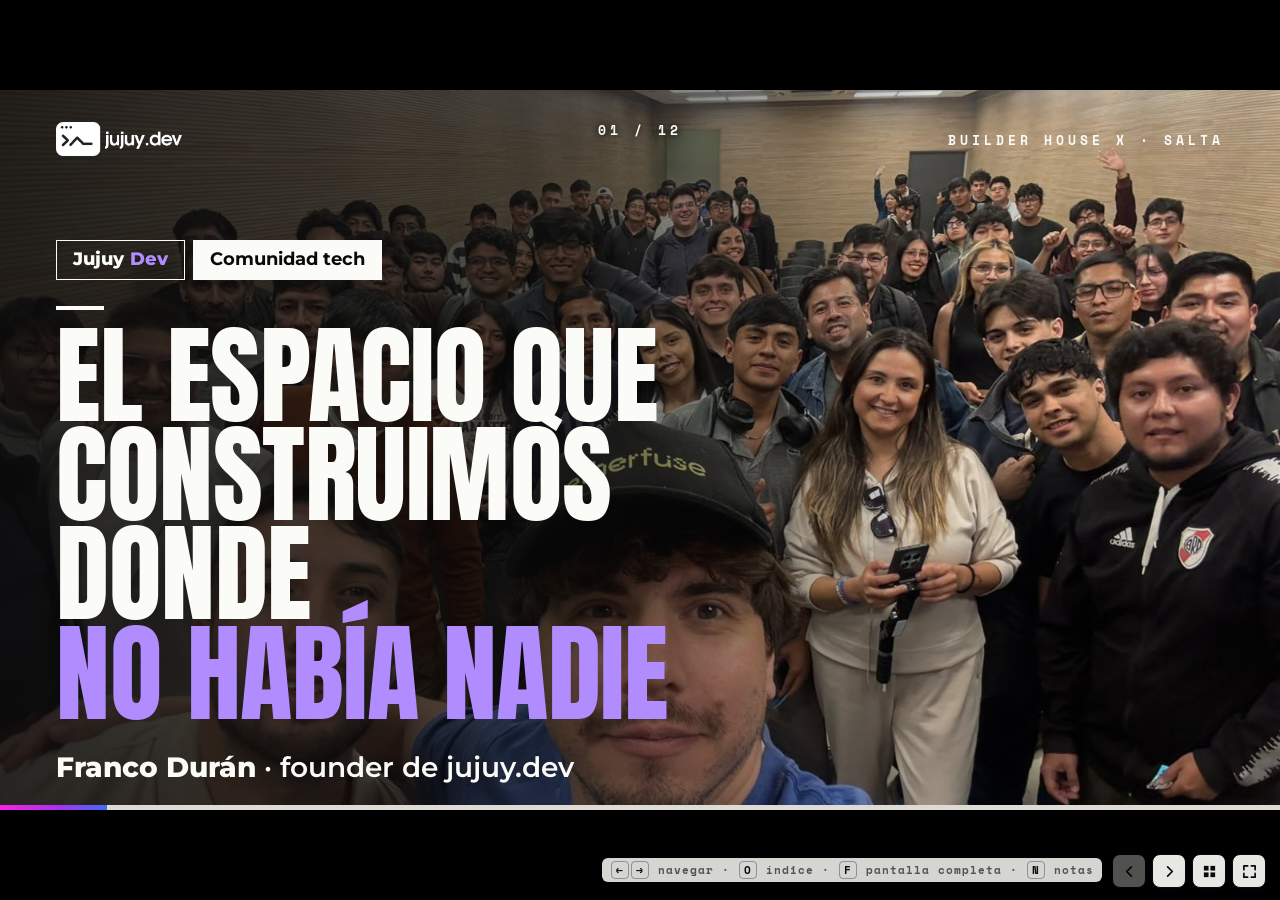
==== commit 97035fae: "Transiciones nuevas + slide Embajador y marcas (12 slides)" ====
--- a/index.html
+++ b/index.html
@@ -2,7 +2,7 @@
 <title>jujuy.dev — el espacio que estamos construyendo · Franco Durán · Builder House X Salta</title>
 <meta name="description" content="jujuy.dev: el espacio que estamos construyendo donde no había nada. Franco Durán, founder. Builder House X · Salta.">
 <link rel="icon" href="assets/jujuydev-isotipo.png">
-<link rel="stylesheet" href="base.css?v=1"><link rel="stylesheet" href="charla.css?v=1">
+<link rel="stylesheet" href="base.css?v=2"><link rel="stylesheet" href="charla.css?v=2">
 <style>
 .dark .logo{filter:invert(1)}
 .it-list{list-style:none;display:flex;flex-direction:column;gap:0}
@@ -269,6 +269,26 @@
 .sU .lgbox img{max-width:92%;max-height:200px;object-fit:contain}
 .sU .lgbox img.up{height:190px;width:190px}
 .sU .card h3{font-size:46px}
+.sM .head{right:auto;width:740px}
+.sM .head h2{font-size:76px}
+.sM .head .lead{margin-top:8px;font-size:23px}
+.sM .amb{position:absolute;left:56px;top:300px;width:740px;display:grid;grid-template-columns:repeat(3,1fr);gap:18px}
+.sM .amb .card{height:196px;padding:16px 20px;display:flex;flex-direction:column}
+.sM .amb .lgbox{height:92px;display:flex;align-items:center;justify-content:center;margin-bottom:8px}
+.sM .amb .lgbox img{max-width:92%;max-height:64px;object-fit:contain}
+.sM .amb .lov{font:800 42px/1 var(--font-sans);letter-spacing:-1.5px;background:linear-gradient(90deg,#ff6b35,#f7468c 50%,#8b5cf6);-webkit-background-clip:text;background-clip:text;color:transparent}
+.sM .amb .n{font-size:12px;letter-spacing:2px;white-space:nowrap}
+.sM .amb .card h3{font-size:32px;margin:6px 0 0}
+.sM .ntwin{left:auto;right:56px;width:380px;top:116px;margin:0;transform:rotate(1.5deg);box-shadow:7px 7px 0 var(--violet),0 14px 36px rgba(20,19,77,.16)}
+.sM .ntwin .bar0{height:24px}.sM .ntwin .dot{width:8px;height:8px}.sM .ntwin .url{font-size:10px;padding:3px 8px}
+.sM .ntwin figcaption{padding:8px 12px;font:600 13px/1.2 var(--font-sans);color:var(--ink-muted);border-top:1px solid #e3e2de}
+.sM .ntwin figcaption b{color:var(--violet);font-weight:800}
+.sM .mlabel{position:absolute;left:56px;bottom:168px;font-size:13px;color:var(--violet)}
+.sM .brands{position:absolute;left:56px;right:56px;bottom:62px;display:grid;grid-template-columns:repeat(5,1fr);gap:16px}
+.sM .br{height:92px;border-radius:14px;background:var(--paper-raised);border:1.5px solid var(--line-soft);box-shadow:var(--shadow-tile);display:flex;align-items:center;justify-content:center;padding:16px 22px}
+.sM .br img{max-width:100%;max-height:54px;object-fit:contain}
+.sM .br.dk{background:var(--navy);border-color:var(--navy)}
+.sM .br.sq img{max-height:68px}
 </style></head><body>
 <div class="stage">
 
@@ -329,37 +349,29 @@
 </section>
 
 <!-- NOTION -->
-<section class="slide s10" data-title="Programas y marcas">
- <img class="logo" src="assets/jujuydev-logo.webp" alt="jujuy.dev"><div class="kicker">Programas y marcas</div>
- <div class="head"><div class="bar"></div><h2 class="display">Marcas que<br><span class="hl">empujan</span></h2>
-  <div class="lead">Programas y sponsors, todo ordenado en Notion.</div>
-  <div class="tags"><span class="tag tag--solid"><b>105</b>&nbsp;programas y sponsors</span><span class="tag tag--violet"><b>10</b>&nbsp;done</span></div></div>
- <div class="ntwin">
+<section class="slide sM" data-title="Embajador y marcas">
+ <img class="logo" src="assets/jujuydev-logo.webp" alt="jujuy.dev"><div class="kicker">Embajador · marcas</div>
+ <div class="head"><div class="bar"></div><h2 class="display">Ya soy <span class="hl">embajador</span></h2>
+  <div class="lead">Hoy ya soy <b>Builder Ambassador de SpaceXAI</b>, y embajador de <b>Lovable</b> y <b>Stellar</b>.</div></div>
+ <div class="amb">
+  <div class="card v step" data-step="1"><div class="lgbox"><img src="assets/logos/spacexai-wordmark.svg" alt="SpaceXAI"></div><div class="n">Builder Ambassador</div><h3>SpaceXAI</h3></div>
+  <div class="card step" data-step="1"><div class="lgbox"><span class="lov">Lovable</span></div><div class="n">Embajador</div><h3>Lovable</h3></div>
+  <div class="card step" data-step="1"><div class="lgbox"><img src="assets/logos/stellar.png" alt="Stellar"></div><div class="n">Embajador</div><h3>Stellar</h3></div>
+ </div>
+ <figure class="ntwin step" data-step="2">
   <div class="bar0"><span class="dot r"></span><span class="dot y"></span><span class="dot g"></span><span class="url">Notion · Programas y sponsors</span></div>
   <img src="assets/notion-real-slide.png" alt="Captura real de la base Programas y sponsors en Notion">
- </div>
- <div class="brands">
+  <figcaption><b>105</b> programas y sponsors, ordenados en Notion</figcaption>
+ </figure>
+ <div class="mlabel mono step" data-step="3">Marcas que empujan</div>
+ <div class="brands step" data-step="3">
   <div class="br dk"><img src="assets/logos/argentina-space-logo-horizontal.png" alt="Argentina Space"></div>
   <div class="br"><img src="assets/logos/superteam-argentina.svg" alt="Superteam Argentina"></div>
   <div class="br"><img src="assets/logos/celo.svg" alt="Celo"></div>
   <div class="br"><img src="assets/logos/ripio.svg" alt="Ripio"></div>
   <div class="br sq"><img src="assets/logos/labitconf-icon.png" alt="LABITCONF"></div>
  </div>
- <aside class="notes"><p>Las marcas que nos empujan: Argentina Space, Superteam, Celo, Ripio, LABITCONF.</p><p>Y todo lo de programas y sponsors lo tengo ordenado en Notion: 105 entre programas y sponsors.</p></aside>
-</section>
-
-<!-- EMBAJADOR -->
-<section class="slide s11" data-title="Embajador">
- <img class="logo" src="assets/jujuydev-logo.webp" alt="jujuy.dev"><div class="kicker">Embajador</div>
- <div class="head"><div class="bar"></div><h2 class="display">Ya soy <span class="hl">embajador</span></h2><div class="lead" style="margin-top:8px;font-size:26px">Hoy ya soy <b>Builder Ambassador de SpaceXAI</b>, y embajador de <b>Lovable</b> y <b>Stellar</b>.</div></div>
- <div class="sticker already">Ya es oficial</div>
- <div class="grid">
-  <div class="card v step" data-step="1"><div class="lgbox"><img src="assets/logos/spacexai-wordmark.svg" alt="SpaceXAI"></div><div><div class="n">Ya soy Builder Ambassador</div><h3>SpaceXAI</h3></div></div>
-  <div class="card step" data-step="2"><div class="lgbox"><span class="lov">Lovable</span></div><div><div class="n">Ya soy embajador</div><h3>Lovable</h3></div></div>
-  <div class="card step" data-step="3"><div class="lgbox"><img src="assets/logos/stellar.png" alt="Stellar"></div><div><div class="n">Ya soy embajador</div><h3>Stellar</h3></div></div>
- </div>
- <div class="foot step" data-step="4">Y cada programa trae <b>recursos y contactos</b> para la comunidad.</div>
- <aside class="notes"><p>Hoy ya soy Builder Ambassador de SpaceXAI, y también embajador de Lovable y de Stellar.</p></aside>
+ <aside class="notes"><p>Hoy ya soy Builder Ambassador de SpaceXAI, y también embajador de Lovable y de Stellar.</p><p>Todo lo de programas y sponsors lo tengo ordenado en Notion: 105 entre programas y sponsors.</p><p>Y las marcas que nos empujan: Argentina Space, Superteam, Celo, Ripio, LABITCONF.</p></aside>
 </section>
 
 <!-- CHARLAS -->
@@ -458,4 +470,4 @@
 
  <div class="counter"></div><div class="progress"><i></i></div>
 </div>
-<script src="deck.js?v=1"></script></body></html>
+<script src="deck.js?v=2"></script></body></html>
--- a/charla.css
+++ b/charla.css
@@ -83,3 +83,35 @@
  .slide,.slide.t-in,.slide.t-out{animation:none!important;transition:none!important}
  .deck-wipe{display:none}
 }
+
+/* ── transiciones v2: cross-fade + leve slide/scale de la slide, y entrada escalonada de elementos ── */
+.slide.t-in.t-fwd{animation:jd2-in-r .6s cubic-bezier(.22,1,.36,1) both}
+.slide.t-in.t-back{animation:jd2-in-l .6s cubic-bezier(.22,1,.36,1) both}
+.slide.t-out.t-fwd{animation:jd2-out-l .5s cubic-bezier(.4,0,.2,1) both}
+.slide.t-out.t-back{animation:jd2-out-r .5s cubic-bezier(.4,0,.2,1) both}
+.slide.t-in.t-jump{animation:jd2-fade-in .45s ease-out both}
+.slide.t-out.t-jump{animation:jd-fade-out .3s ease-out both}
+@keyframes jd2-in-r{from{opacity:0;transform:translate3d(48px,0,0) scale(.985)}to{opacity:1;transform:none}}
+@keyframes jd2-in-l{from{opacity:0;transform:translate3d(-48px,0,0) scale(.985)}to{opacity:1;transform:none}}
+@keyframes jd2-out-l{from{opacity:1;transform:none}to{opacity:0;transform:translate3d(-36px,0,0) scale(1.015)}}
+@keyframes jd2-out-r{from{opacity:1;transform:none}to{opacity:0;transform:translate3d(36px,0,0) scale(1.015)}}
+@keyframes jd2-fade-in{from{opacity:0;transform:scale(.99)}to{opacity:1;transform:none}}
+/* entrada escalonada (usa translate/scale individuales para no pisar rotaciones ni los pasos) */
+@keyframes jd2-rise{from{opacity:0;translate:0 18px}to{opacity:1;translate:0 0}}
+@keyframes jd2-pop{from{opacity:0;scale:.95}to{opacity:1;scale:1}}
+@keyframes jd2-zoom{from{scale:1.07}to{scale:1}}
+@keyframes jd2-bar{from{scale:0 1}to{scale:1 1}}
+.slide.t-in .bar{transform-origin:0 50%;animation:jd2-bar .45s .05s cubic-bezier(.22,1,.36,1) both}
+.slide.t-in :is(h1,h2){animation:jd2-rise .5s .08s cubic-bezier(.22,1,.36,1) both}
+.slide.t-in :is(.lead,.tags,.sub,.big,.swap,.sign,.copy>.mono,.q>.mono,.tl,.mlabel,.punch):not(.step:not(.on)){animation:jd2-rise .5s .18s cubic-bezier(.22,1,.36,1) both}
+.slide.t-in :is(.grid,.amb,.brands,.stats,.qrs,.right,.it-list)>:not(.step:not(.on)):not(.pop:not(.on)){animation:jd2-rise .5s cubic-bezier(.22,1,.36,1) both;animation-delay:calc(.26s + var(--i,0)*.06s)}
+.slide.t-in :is(.grid,.amb,.brands,.stats,.qrs,.right,.it-list)>:nth-child(2){--i:1}
+.slide.t-in :is(.grid,.amb,.brands,.stats,.qrs,.right,.it-list)>:nth-child(3){--i:2}
+.slide.t-in :is(.grid,.amb,.brands,.stats,.qrs,.right,.it-list)>:nth-child(4){--i:3}
+.slide.t-in :is(.grid,.amb,.brands,.stats,.qrs,.right,.it-list)>:nth-child(5){--i:4}
+.slide.t-in :is(.half,.ntwin,.ticket,.gb,.sticker,.media.photo,.llama):not(.step:not(.on)){animation:jd2-pop .6s .22s cubic-bezier(.22,1,.36,1) both}
+.slide.t-in .bleed img,.slide.t-in .half img{animation:jd2-zoom .9s cubic-bezier(.22,1,.36,1) both}
+.slide.t-in .orb{animation:jd2-pop .7s .1s ease-out both}
+@media (prefers-reduced-motion: reduce){
+ .slide.t-in *,.slide.t-in,.slide.t-out{animation:none!important}
+}
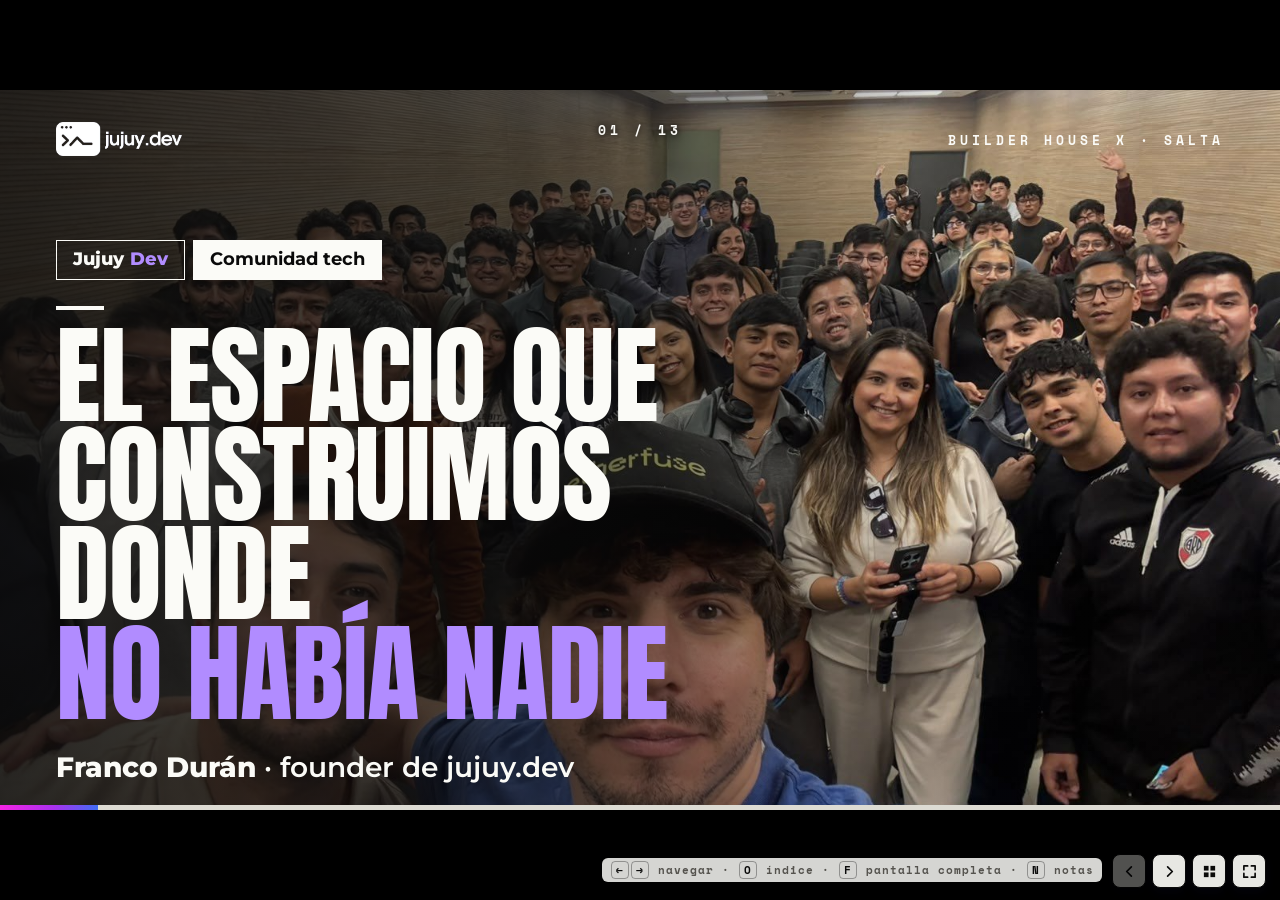
==== commit badadeab: "Slide ColeJUY con chat de WhatsApp y video de fondo (13 slides)" ====
--- a/index.html
+++ b/index.html
@@ -272,23 +272,36 @@
 .sM .head{right:auto;width:740px}
 .sM .head h2{font-size:76px}
 .sM .head .lead{margin-top:8px;font-size:23px}
-.sM .amb{position:absolute;left:56px;top:300px;width:740px;display:grid;grid-template-columns:repeat(3,1fr);gap:18px}
-.sM .amb .card{height:196px;padding:16px 20px;display:flex;flex-direction:column}
-.sM .amb .lgbox{height:92px;display:flex;align-items:center;justify-content:center;margin-bottom:8px}
-.sM .amb .lgbox img{max-width:92%;max-height:64px;object-fit:contain}
-.sM .amb .lov{font:800 42px/1 var(--font-sans);letter-spacing:-1.5px;background:linear-gradient(90deg,#ff6b35,#f7468c 50%,#8b5cf6);-webkit-background-clip:text;background-clip:text;color:transparent}
-.sM .amb .n{font-size:12px;letter-spacing:2px;white-space:nowrap}
-.sM .amb .card h3{font-size:32px;margin:6px 0 0}
-.sM .ntwin{left:auto;right:56px;width:380px;top:116px;margin:0;transform:rotate(1.5deg);box-shadow:7px 7px 0 var(--violet),0 14px 36px rgba(20,19,77,.16)}
+.sM .ntwin{left:auto;right:56px;width:380px;top:230px;margin:0;transform:rotate(1.5deg);box-shadow:7px 7px 0 var(--violet),0 14px 36px rgba(20,19,77,.16)}
 .sM .ntwin .bar0{height:24px}.sM .ntwin .dot{width:8px;height:8px}.sM .ntwin .url{font-size:10px;padding:3px 8px}
 .sM .ntwin figcaption{padding:8px 12px;font:600 13px/1.2 var(--font-sans);color:var(--ink-muted);border-top:1px solid #e3e2de}
 .sM .ntwin figcaption b{color:var(--violet);font-weight:800}
-.sM .mlabel{position:absolute;left:56px;bottom:168px;font-size:13px;color:var(--violet)}
-.sM .brands{position:absolute;left:56px;right:56px;bottom:62px;display:grid;grid-template-columns:repeat(5,1fr);gap:16px}
-.sM .br{height:92px;border-radius:14px;background:var(--paper-raised);border:1.5px solid var(--line-soft);box-shadow:var(--shadow-tile);display:flex;align-items:center;justify-content:center;padding:16px 22px}
-.sM .br img{max-width:100%;max-height:54px;object-fit:contain}
+.sM .mlabel{position:absolute;left:56px;font-size:13px;color:var(--violet)}
+.sM .mlabel1{top:338px}.sM .mlabel2{top:462px}
+.sM .brands{position:absolute;left:56px;width:740px;display:grid;grid-template-columns:repeat(5,1fr);gap:12px}
+.sM .amb2{top:362px}.sM .brands2{top:486px}
+.sM .br .lov{font:800 26px/1 var(--font-sans);letter-spacing:-1px;background:linear-gradient(90deg,#ff6b35,#f7468c 50%,#8b5cf6);-webkit-background-clip:text;background-clip:text;color:transparent}
+.sM .br{height:72px;border-radius:12px;background:var(--paper-raised);border:1.5px solid var(--line-soft);box-shadow:var(--shadow-tile);display:flex;align-items:center;justify-content:center;padding:12px 16px}
+.sM .br img{max-width:100%;max-height:38px;object-fit:contain}
 .sM .br.dk{background:var(--navy);border-color:var(--navy)}
-.sM .br.sq img{max-height:68px}
+.sM .br.sq img{max-height:50px}
+.sM .br.cr{gap:6px;padding:10px 8px}.sM .br.cr img{max-height:40px}.sM .br.cr span{font:800 13px/1 var(--font-sans);letter-spacing:-.2px;white-space:nowrap}
+.sC .left{position:absolute;left:56px;top:110px;width:600px;z-index:3}
+.sC h2{font-size:96px;line-height:.92}
+.sC .brand{display:flex;align-items:center;gap:16px;margin-top:30px}
+.sC .brand img{height:64px}
+.sC .brand b{font:800 46px/1 var(--font-sans);letter-spacing:-1px}
+.sC .lead{margin-top:20px;font-size:28px}
+.sC .wa{right:140px;top:64px;width:286px;height:604px;border:8px solid var(--ink);border-radius:34px;box-shadow:10px 10px 0 var(--violet);transform:rotate(2deg);z-index:2}
+.sC .wa img{object-fit:cover;object-position:top}
+.sC .orb{width:300px;height:300px;right:20px;bottom:-40px;z-index:0}
+.sC .bgv{position:absolute;inset:0;z-index:0;overflow:hidden;background:#111}
+.sC .bgv video,.sC .bgv img{position:absolute;inset:0;width:100%;height:100%;object-fit:cover;filter:saturate(1.1) blur(1px)}
+.sC .bgv img{display:none}
+.sC .bgv:after{content:"";position:absolute;inset:0;background:linear-gradient(90deg,rgba(10,10,10,.9) 0%,rgba(10,10,10,.78) 48%,rgba(10,10,10,.55) 100%)}
+.sC .brand img{filter:invert(1)}
+.sC .wa{border-color:#fff!important}
+@media (prefers-reduced-motion: reduce){.sC .bgv video{display:none}.sC .bgv img{display:block}}
 </style></head><body>
 <div class="stage">
 
@@ -353,25 +366,26 @@
  <img class="logo" src="assets/jujuydev-logo.webp" alt="jujuy.dev"><div class="kicker">Embajador · marcas</div>
  <div class="head"><div class="bar"></div><h2 class="display">Ya soy <span class="hl">embajador</span></h2>
   <div class="lead">Hoy ya soy <b>Builder Ambassador de SpaceXAI</b>, y embajador de <b>Lovable</b> y <b>Stellar</b>.</div></div>
- <div class="amb">
-  <div class="card v step" data-step="1"><div class="lgbox"><img src="assets/logos/spacexai-wordmark.svg" alt="SpaceXAI"></div><div class="n">Builder Ambassador</div><h3>SpaceXAI</h3></div>
-  <div class="card step" data-step="1"><div class="lgbox"><span class="lov">Lovable</span></div><div class="n">Embajador</div><h3>Lovable</h3></div>
-  <div class="card step" data-step="1"><div class="lgbox"><img src="assets/logos/stellar.png" alt="Stellar"></div><div class="n">Embajador</div><h3>Stellar</h3></div>
+ <div class="mlabel mlabel1 mono step" data-step="1">Embajador</div>
+ <div class="brands amb2 step" data-step="1">
+  <div class="br"><img src="assets/logos/spacexai-wordmark.svg" alt="SpaceXAI"></div>
+  <div class="br"><span class="lov">Lovable</span></div>
+  <div class="br"><img src="assets/logos/stellar.png" alt="Stellar"></div>
  </div>
  <figure class="ntwin step" data-step="2">
   <div class="bar0"><span class="dot r"></span><span class="dot y"></span><span class="dot g"></span><span class="url">Notion · Programas y sponsors</span></div>
   <img src="assets/notion-real-slide.png" alt="Captura real de la base Programas y sponsors en Notion">
   <figcaption><b>105</b> programas y sponsors, ordenados en Notion</figcaption>
  </figure>
- <div class="mlabel mono step" data-step="3">Marcas que empujan</div>
- <div class="brands step" data-step="3">
+ <div class="mlabel mlabel2 mono step" data-step="3">Marcas que empujan</div>
+ <div class="brands brands2 step" data-step="3">
   <div class="br dk"><img src="assets/logos/argentina-space-logo-horizontal.png" alt="Argentina Space"></div>
   <div class="br"><img src="assets/logos/superteam-argentina.svg" alt="Superteam Argentina"></div>
   <div class="br"><img src="assets/logos/celo.svg" alt="Celo"></div>
-  <div class="br"><img src="assets/logos/ripio.svg" alt="Ripio"></div>
+  <div class="br cr"><img src="assets/logos/crecimientoar.webp" alt="CrecimientoAR"><span>CrecimientoAR</span></div>
   <div class="br sq"><img src="assets/logos/labitconf-icon.png" alt="LABITCONF"></div>
  </div>
- <aside class="notes"><p>Hoy ya soy Builder Ambassador de SpaceXAI, y también embajador de Lovable y de Stellar.</p><p>Todo lo de programas y sponsors lo tengo ordenado en Notion: 105 entre programas y sponsors.</p><p>Y las marcas que nos empujan: Argentina Space, Superteam, Celo, Ripio, LABITCONF.</p></aside>
+ <aside class="notes"><p>Hoy ya soy Builder Ambassador de SpaceXAI, y también embajador de Lovable y de Stellar.</p><p>Todo lo de programas y sponsors lo tengo ordenado en Notion: 105 entre programas y sponsors.</p><p>Y las marcas que nos empujan: Argentina Space, Superteam, Celo, CrecimientoAR, LABITCONF.</p></aside>
 </section>
 
 <!-- CHARLAS -->
@@ -398,6 +412,19 @@
  </div>
  <div class="orb"></div>
  <aside class="notes"><p>En Jujuy la adopción de tecnología es baja. Deja de ser un problema y pasa a ser una oportunidad: automatizaciones en pymes y en gobierno.</p></aside>
+</section>
+
+<!-- COLEJUY -->
+<section class="slide sC photo-slide" data-title="ColeJUY">
+ <div class="bgv" aria-hidden="true"><video muted autoplay loop playsinline preload="auto" poster="assets/video/colejuy-bg-poster.jpg"><source src="assets/video/colejuy-bg.mp4" type="video/mp4"></video><img src="assets/video/colejuy-bg-poster.jpg" alt=""></div>
+ <img class="logo" src="assets/jujuydev-logo-white.webp" alt="jujuy.dev"><div class="kicker">Producto</div>
+ <div class="left">
+  <div class="bar"></div><h2 class="display">Nació en<br>la <span class="hl">comunidad</span></h2>
+  <div class="brand"><img src="assets/logos/colejuy.png" alt=""><b>ColeJUY</b></div>
+  <div class="lead">La app de colectivos de <b>San Salvador de Jujuy</b>.</div>
+ </div>
+ <figure class="media wa" data-label="FOTO: ColeJUY en WhatsApp"><img src="assets/fotos/colejuy-whatsapp.jpg" alt="ColeJUY en WhatsApp"></figure>
+ <aside class="notes"><p>Y de la comunidad también salen productos: ColeJUY, la app de colectivos de San Salvador de Jujuy que hice.</p></aside>
 </section>
 
 <!-- PERSONAS -->
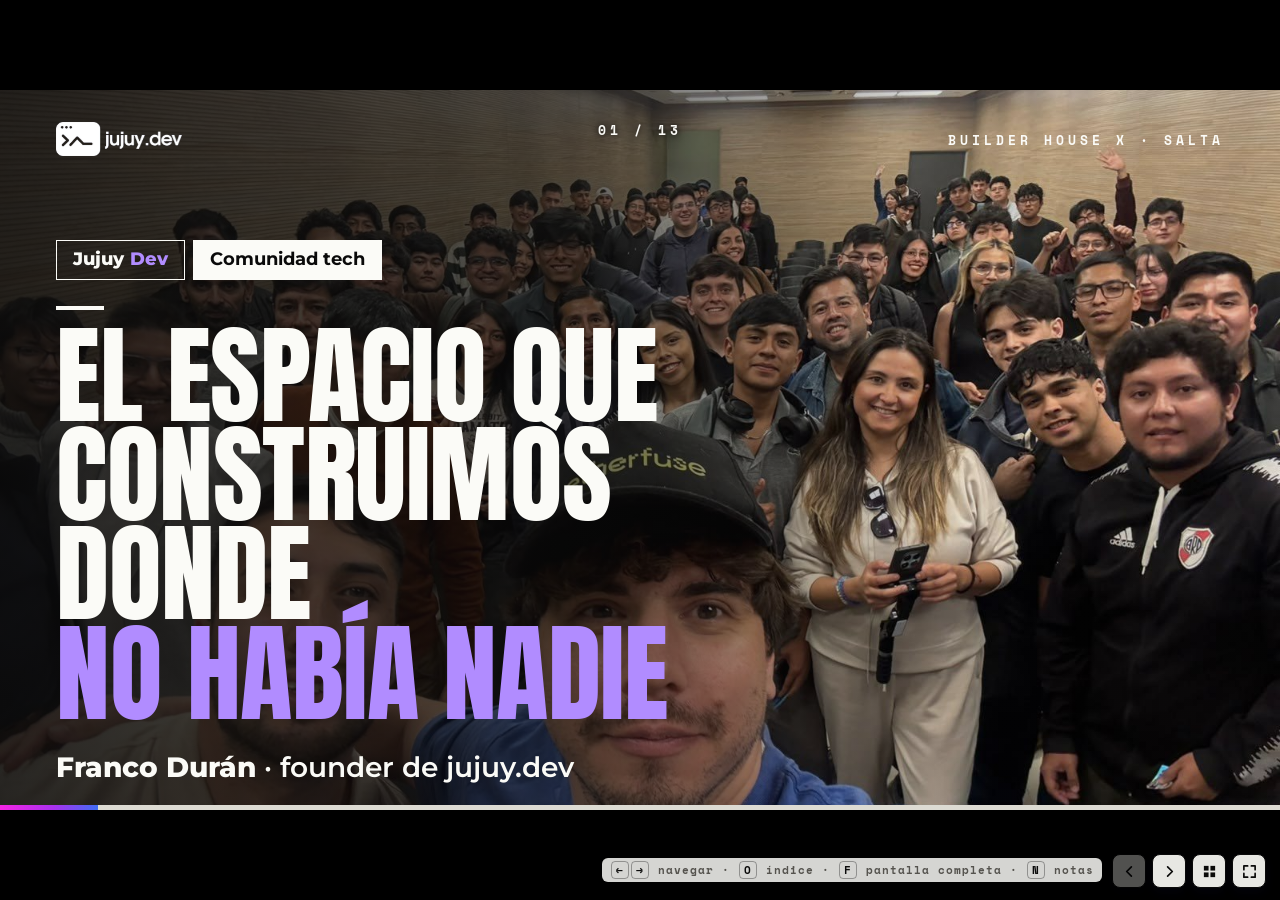
==== commit 9759c279: "Cierre: handles en lugar de QRs" ====
--- a/index.html
+++ b/index.html
@@ -162,11 +162,6 @@
 .s17 h2{font-size:132px;line-height:.9}
 .s17 .sign{margin-top:36px;display:flex;gap:10px}
 .s17 .sign .tag{font-size:22px}
-.s17 .qrs{position:absolute;left:56px;bottom:56px;display:flex;gap:20px;z-index:5}
-.s17 .qr{display:flex;align-items:center;gap:14px;margin:0;background:#fff;border:2px solid var(--ink);padding:9px 18px 9px 9px;box-shadow:7px 7px 0 var(--violet)}
-.s17 .qr img{display:block;width:110px;height:110px;image-rendering:pixelated}
-.s17 .qr b{display:block;white-space:nowrap;font:400 26px/1 var(--font-condensed);text-transform:uppercase}
-.s17 .qr small{display:block;margin-top:6px;font:700 12px/1.3 var(--font-mono);color:var(--ink-muted)}
 .s17 .orb{width:440px;height:440px;right:50px;top:160px}
 .s17 .llama{right:60px;bottom:0;height:480px}
 .adv .head h2{font-size:80px}
@@ -236,11 +231,6 @@
 .p17 .sign{margin-top:30px;display:flex;gap:10px}
 .p17 .sign .tag{font-size:22px}
 .p17 .tag--solid{background:var(--on-ink);color:var(--ink)}
-.p17 .qrs{position:absolute;right:56px;bottom:56px;display:flex;gap:20px;z-index:5}
-.p17 .qr{display:flex;align-items:center;gap:14px;margin:0;background:#fff;color:var(--ink);border:2px solid var(--ink);padding:9px 18px 9px 9px;box-shadow:7px 7px 0 var(--violet)}
-.p17 .qr img{display:block;width:110px;height:110px;image-rendering:pixelated}
-.p17 .qr b{display:block;white-space:nowrap;font:400 26px/1 var(--font-condensed);text-transform:uppercase}
-.p17 .qr small{display:block;margin-top:6px;font:700 12px/1.3 var(--font-mono);color:var(--ink-muted)}
 .s11 .already{position:absolute;right:56px;top:110px;z-index:6;transform:rotate(-4deg)}
 .ntwin{position:absolute;left:400px;right:32px;top:92px;background:#fff;border-radius:12px;overflow:hidden;border:1.5px solid #d9d8d3;box-shadow:12px 12px 0 var(--violet),0 18px 50px rgba(20,19,77,.2);z-index:3}
 .ntwin .bar0{height:34px;background:#f1f0ea;border-bottom:1px solid #e3e2de;display:flex;align-items:center;gap:7px;padding:0 14px}
@@ -250,7 +240,6 @@
 .photo-slide.active~.counter{color:var(--on-ink);text-shadow:0 0 6px #000;z-index:11}
 .tren h2{font-size:92px}
 .tren .stats{bottom:52px}
-.p17 .qrs{left:56px;right:auto;bottom:60px}
 .s10 .head{right:auto;width:520px}
 .s10 .head h2{font-size:84px}
 .s10 .head .lead{margin-top:14px;font-size:24px}
@@ -294,7 +283,6 @@
 .sC .lead{margin-top:20px;font-size:28px}
 .sC .wa{right:140px;top:64px;width:286px;height:604px;border:8px solid var(--ink);border-radius:34px;box-shadow:10px 10px 0 var(--violet);transform:rotate(2deg);z-index:2}
 .sC .wa img{object-fit:cover;object-position:top}
-.sC .orb{width:300px;height:300px;right:20px;bottom:-40px;z-index:0}
 .sC .bgv{position:absolute;inset:0;z-index:0;overflow:hidden;background:#111}
 .sC .bgv video,.sC .bgv img{position:absolute;inset:0;width:100%;height:100%;object-fit:cover;filter:saturate(1.1) blur(1px)}
 .sC .bgv img{display:none}
@@ -302,6 +290,12 @@
 .sC .brand img{filter:invert(1)}
 .sC .wa{border-color:#fff!important}
 @media (prefers-reduced-motion: reduce){.sC .bgv video{display:none}.sC .bgv img{display:block}}
+.p17 .handles{position:absolute;left:56px;bottom:64px;display:flex;gap:16px;z-index:5}
+.p17 .hd{background:rgba(10,10,10,.6);border:2px solid var(--on-ink);padding:14px 22px;backdrop-filter:blur(4px)}
+.p17 .hd small{display:block;font:700 12px/1 var(--font-mono);letter-spacing:3px;text-transform:uppercase;color:var(--violet-soft)}
+.p17 .hd b{display:block;margin-top:8px;font:400 40px/1 var(--font-condensed);color:#fff;letter-spacing:.3px}
+.slide.t-in .handles>*{animation:jd2-rise .5s cubic-bezier(.22,1,.36,1) both;animation-delay:calc(.26s + var(--i,0)*.06s)}
+.slide.t-in .handles>:nth-child(2){--i:1}.slide.t-in .handles>:nth-child(3){--i:2}
 </style></head><body>
 <div class="stage">
 
@@ -488,11 +482,12 @@
   <div class="bar"></div><h2 class="display">Esto recién<br><span class="hl">empieza.</span></h2>
   <div class="sign"><span class="tag tag--solid">Franco Durán</span><span class="tag"><b>jujuy</b><span class="v" style="color:var(--violet-soft)">.dev</span></span></div>
  </div>
- <div class="qrs">
-  <figure class="qr"><img src="assets/qr/comunidad.svg" alt="QR a la comunidad de WhatsApp"><figcaption><b>Sumate a la comunidad</b><small>WhatsApp de jujuy.dev</small></figcaption></figure>
-  <figure class="qr"><img src="assets/qr/ig-jujuydev.svg" alt="QR al Instagram de jujuy.dev"><figcaption><b>IG de jujuy.dev</b><small>@jujuy.dev</small></figcaption></figure>
- </div>
- <aside class="notes"><p>Esto recién empieza. ¡Gracias!</p></aside>
+ <div class="handles">
+  <div class="hd"><small>Sumate a la comunidad</small><b>jujuy.dev.ar</b></div>
+  <div class="hd"><small>Instagram</small><b>@jujuy.dev</b></div>
+  <div class="hd"><small>X</small><b>@fdurandev</b></div>
+ </div>
+ <aside class="notes"><p>Esto recién empieza. ¡Gracias!</p><p>Para sumarse: jujuy.dev.ar · Instagram @jujuy.dev · X @fdurandev.</p></aside>
 </section>
 
  <div class="counter"></div><div class="progress"><i></i></div>
